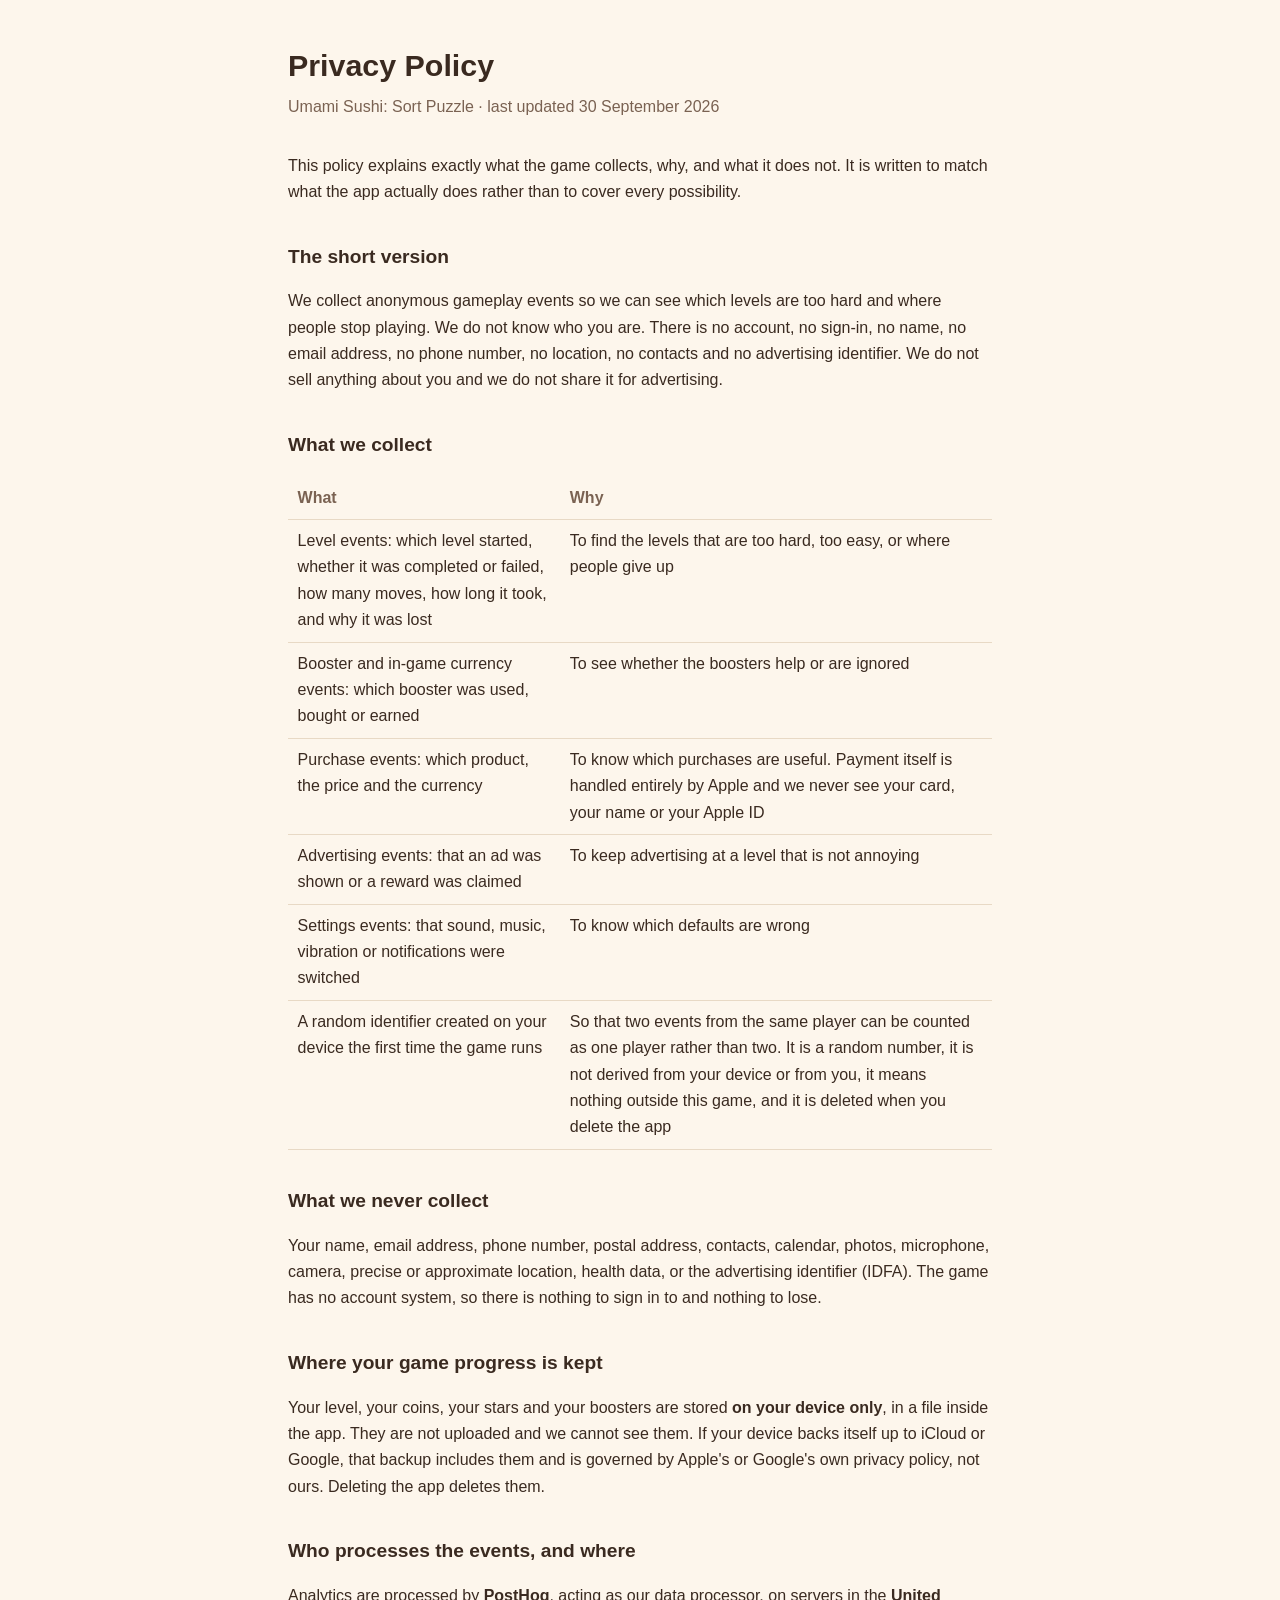
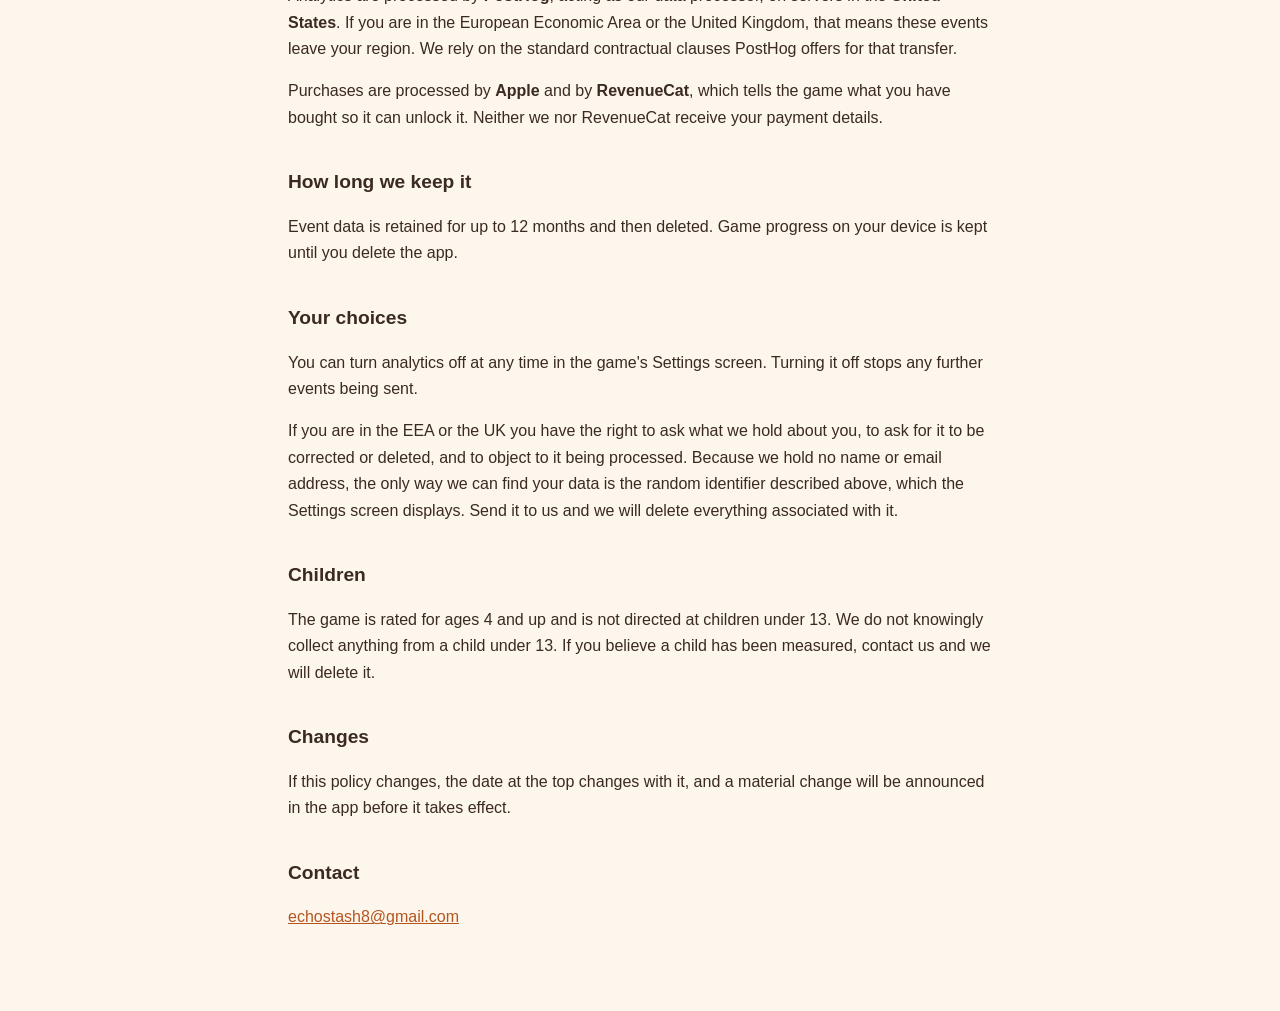
==== privacy.html @ c30fe720 "Legal pages and app-ads.txt for Umami Sort Served by GitHub Pages. index.html links the privacy poli" ====
<!DOCTYPE html>
<html lang="en">
<head>
<meta charset="utf-8">
<meta name="viewport" content="width=device-width, initial-scale=1">
<title>Privacy Policy — Umami Sushi: Sort Puzzle</title>
<style>
  :root { --ink:#3a2a20; --soft:#7a6252; --bg:#fdf6ec; --rule:#e8d9c5; }
  html { -webkit-text-size-adjust: 100%; }
  body { margin:0; background:var(--bg); color:var(--ink);
         font:16px/1.65 -apple-system,BlinkMacSystemFont,"Segoe UI",Roboto,Helvetica,Arial,sans-serif; }
  main { max-width:44rem; margin:0 auto; padding:2.5rem 1.25rem 4rem; }
  h1 { font-size:1.9rem; margin:0 0 .25rem; }
  h2 { font-size:1.2rem; margin:2.2rem 0 .6rem; }
  .updated { color:var(--soft); margin:0 0 2rem; }
  table { border-collapse:collapse; width:100%; margin:1rem 0; }
  th,td { text-align:left; padding:.5rem .6rem; border-bottom:1px solid var(--rule); vertical-align:top; }
  th { color:var(--soft); font-weight:600; }
  code { background:#f3e7d6; padding:.1rem .3rem; border-radius:3px; }
  a { color:#b4551f; }
  @media (prefers-color-scheme: dark) {
    :root { --ink:#f3e7d6; --soft:#b9a591; --bg:#241a14; --rule:#3d2e24; }
    code { background:#3d2e24; }
    a { color:#ffab70; }
  }
</style>
</head>
<body>
<main>

<h1>Privacy Policy</h1>
<p class="updated">Umami Sushi: Sort Puzzle · last updated 30 September 2026</p>

<p>This policy explains exactly what the game collects, why, and what it does not. It is
written to match what the app actually does rather than to cover every possibility.</p>

<h2>The short version</h2>
<p>We collect anonymous gameplay events so we can see which levels are too hard and where
people stop playing. We do not know who you are. There is no account, no sign-in, no name, no
email address, no phone number, no location, no contacts and no advertising identifier. We do
not sell anything about you and we do not share it for advertising.</p>

<h2>What we collect</h2>
<table>
  <tr><th>What</th><th>Why</th></tr>
  <tr><td>Level events: which level started, whether it was completed or failed, how many
      moves, how long it took, and why it was lost</td>
      <td>To find the levels that are too hard, too easy, or where people give up</td></tr>
  <tr><td>Booster and in-game currency events: which booster was used, bought or earned</td>
      <td>To see whether the boosters help or are ignored</td></tr>
  <tr><td>Purchase events: which product, the price and the currency</td>
      <td>To know which purchases are useful. Payment itself is handled entirely by Apple
      and we never see your card, your name or your Apple ID</td></tr>
  <tr><td>Advertising events: that an ad was shown or a reward was claimed</td>
      <td>To keep advertising at a level that is not annoying</td></tr>
  <tr><td>Settings events: that sound, music, vibration or notifications were switched</td>
      <td>To know which defaults are wrong</td></tr>
  <tr><td>A random identifier created on your device the first time the game runs</td>
      <td>So that two events from the same player can be counted as one player rather than
      two. It is a random number, it is not derived from your device or from you, it means
      nothing outside this game, and it is deleted when you delete the app</td></tr>
</table>

<h2>What we never collect</h2>
<p>Your name, email address, phone number, postal address, contacts, calendar, photos,
microphone, camera, precise or approximate location, health data, or the advertising
identifier (IDFA). The game has no account system, so there is nothing to sign in to and
nothing to lose.</p>

<h2>Where your game progress is kept</h2>
<p>Your level, your coins, your stars and your boosters are stored <strong>on your device
only</strong>, in a file inside the app. They are not uploaded and we cannot see them. If your
device backs itself up to iCloud or Google, that backup includes them and is governed by
Apple's or Google's own privacy policy, not ours. Deleting the app deletes them.</p>

<h2>Who processes the events, and where</h2>
<p>Analytics are processed by <strong>PostHog</strong>, acting as our data processor, on
servers in the <strong>United States</strong>. If you are in the European Economic Area or the
United Kingdom, that means these events leave your region. We rely on the standard contractual
clauses PostHog offers for that transfer.</p>
<p>Purchases are processed by <strong>Apple</strong> and by <strong>RevenueCat</strong>, which
tells the game what you have bought so it can unlock it. Neither we nor RevenueCat receive
your payment details.</p>

<h2>How long we keep it</h2>
<p>Event data is retained for up to 12 months and then deleted. Game progress on your device is
kept until you delete the app.</p>

<h2>Your choices</h2>
<p>You can turn analytics off at any time in the game's Settings screen. Turning it off stops
any further events being sent.</p>
<p>If you are in the EEA or the UK you have the right to ask what we hold about you, to ask for
it to be corrected or deleted, and to object to it being processed. Because we hold no name or
email address, the only way we can find your data is the random identifier described above,
which the Settings screen displays. Send it to us and we will delete everything associated with
it.</p>

<h2>Children</h2>
<p>The game is rated for ages 4 and up and is not directed at children under 13. We do not
knowingly collect anything from a child under 13. If you believe a child has been measured,
contact us and we will delete it.</p>

<h2>Changes</h2>
<p>If this policy changes, the date at the top changes with it, and a material change will be
announced in the app before it takes effect.</p>

<h2>Contact</h2>
<p><a href="mailto:echostash8@gmail.com">echostash8@gmail.com</a></p>

</main>
</body>
</html>
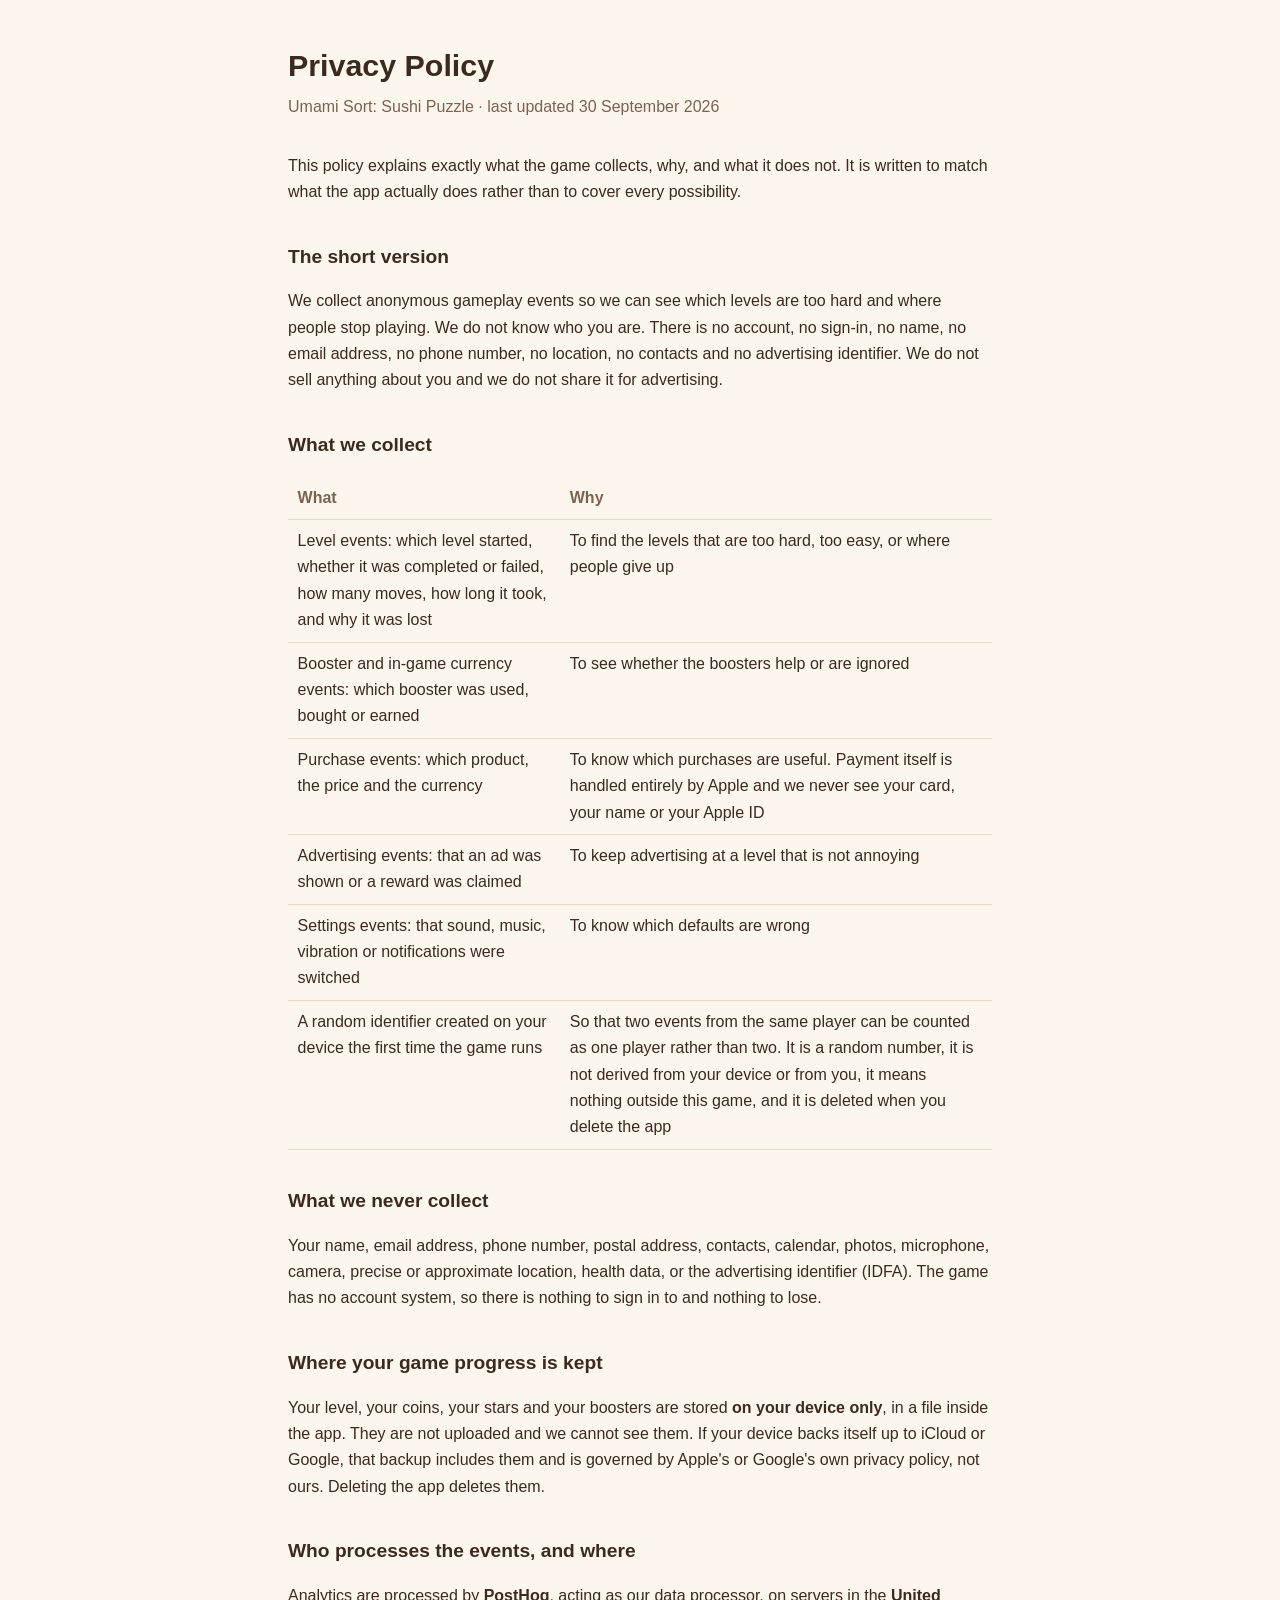
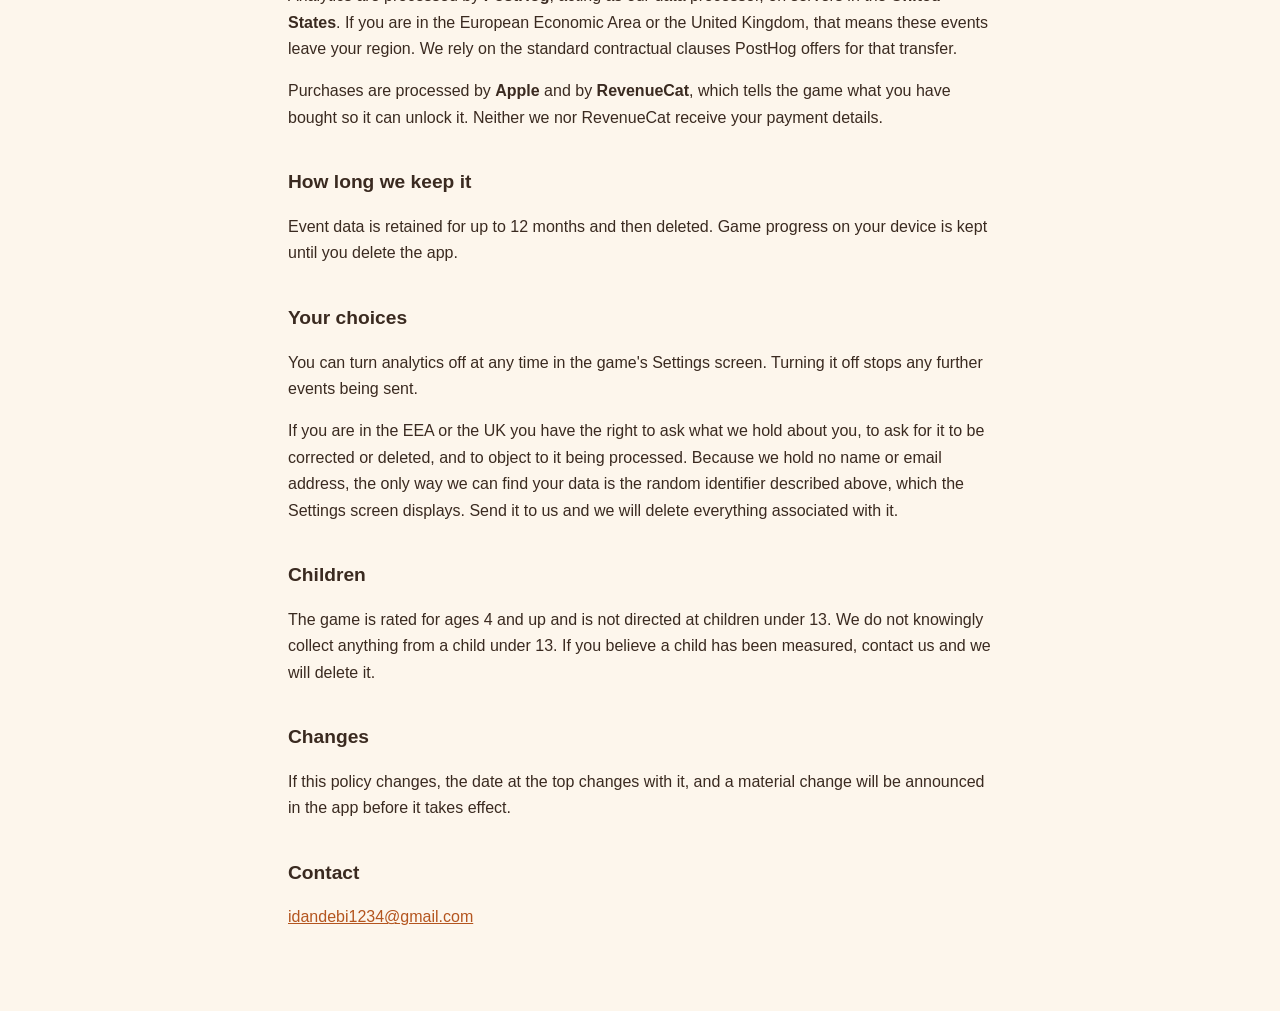
==== commit acbace4c: "All eight images, the right support address and the right app name Three things were wrong and the f" ====
--- a/privacy.html
+++ b/privacy.html
@@ -3,7 +3,7 @@
 <head>
 <meta charset="utf-8">
 <meta name="viewport" content="width=device-width, initial-scale=1">
-<title>Privacy Policy — Umami Sushi: Sort Puzzle</title>
+<title>Privacy Policy — Umami Sort: Sushi Puzzle</title>
 <style>
   :root { --ink:#3a2a20; --soft:#7a6252; --bg:#fdf6ec; --rule:#e8d9c5; }
   html { -webkit-text-size-adjust: 100%; }
@@ -29,7 +29,7 @@
 <main>
 
 <h1>Privacy Policy</h1>
-<p class="updated">Umami Sushi: Sort Puzzle · last updated 30 September 2026</p>
+<p class="updated">Umami Sort: Sushi Puzzle · last updated 30 September 2026</p>
 
 <p>This policy explains exactly what the game collects, why, and what it does not. It is
 written to match what the app actually does rather than to cover every possibility.</p>
@@ -105,7 +105,7 @@
 announced in the app before it takes effect.</p>
 
 <h2>Contact</h2>
-<p><a href="mailto:echostash8@gmail.com">echostash8@gmail.com</a></p>
+<p><a href="mailto:idandebi1234@gmail.com">idandebi1234@gmail.com</a></p>
 
 </main>
 </body>
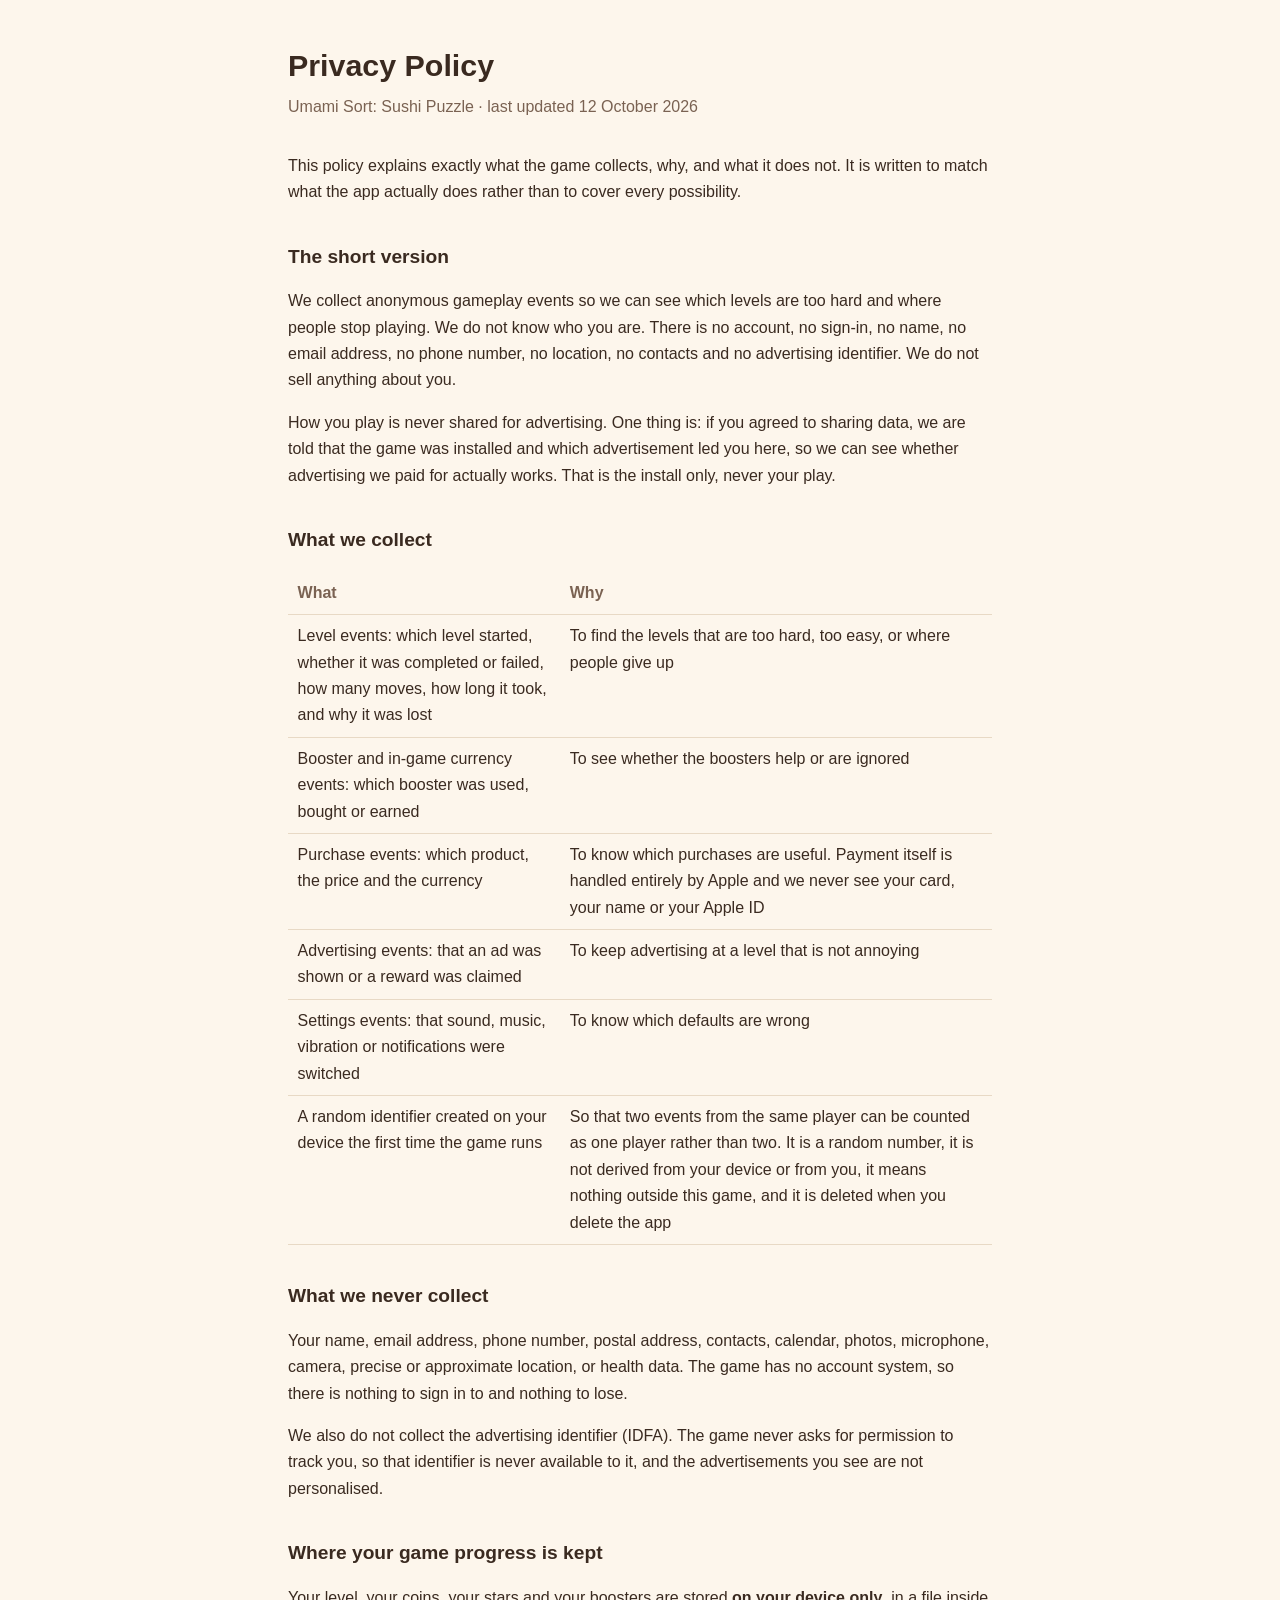
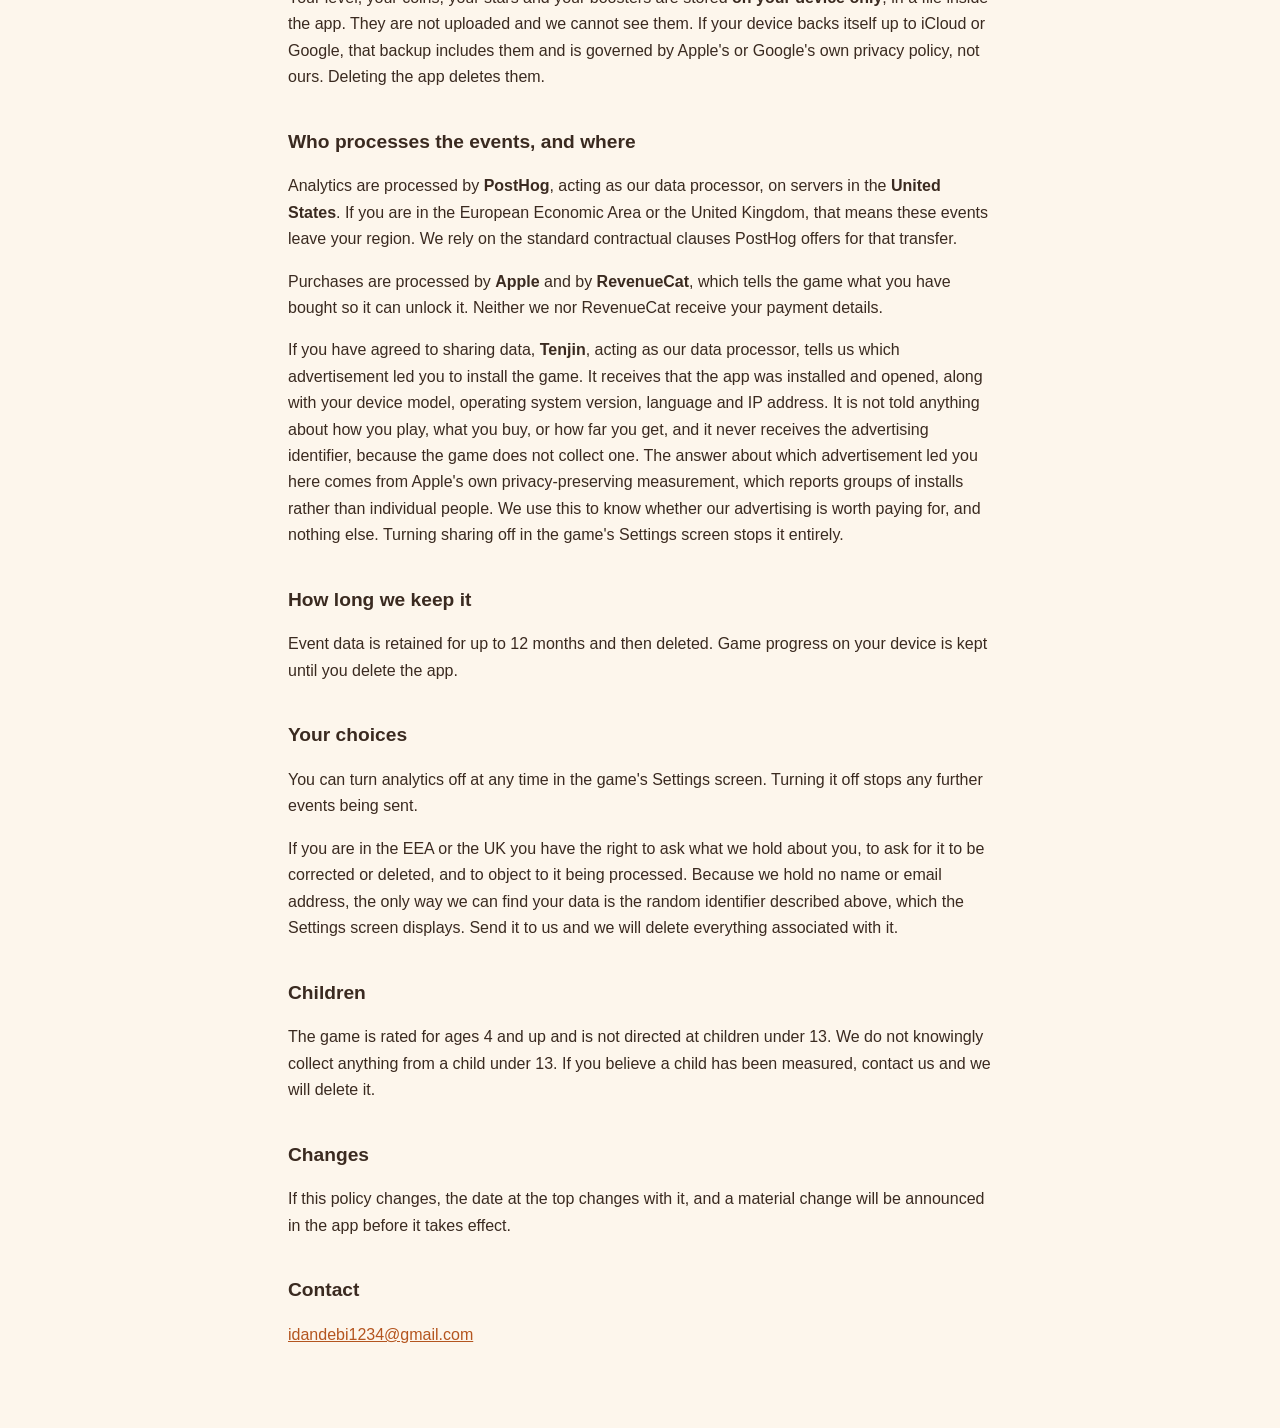
==== commit 7052a3b8: "Privacy policy: name Tenjin, and stop claiming we never share for advertising Copied from marketing/" ====
--- a/privacy.html
+++ b/privacy.html
@@ -29,7 +29,7 @@
 <main>
 
 <h1>Privacy Policy</h1>
-<p class="updated">Umami Sort: Sushi Puzzle · last updated 30 September 2026</p>
+<p class="updated">Umami Sort: Sushi Puzzle · last updated 12 October 2026</p>
 
 <p>This policy explains exactly what the game collects, why, and what it does not. It is
 written to match what the app actually does rather than to cover every possibility.</p>
@@ -38,7 +38,11 @@
 <p>We collect anonymous gameplay events so we can see which levels are too hard and where
 people stop playing. We do not know who you are. There is no account, no sign-in, no name, no
 email address, no phone number, no location, no contacts and no advertising identifier. We do
-not sell anything about you and we do not share it for advertising.</p>
+not sell anything about you.</p>
+
+<p>How you play is never shared for advertising. One thing is: if you agreed to sharing data,
+we are told that the game was installed and which advertisement led you here, so we can see
+whether advertising we paid for actually works. That is the install only, never your play.</p>
 
 <h2>What we collect</h2>
 <table>
@@ -63,9 +67,12 @@
 
 <h2>What we never collect</h2>
 <p>Your name, email address, phone number, postal address, contacts, calendar, photos,
-microphone, camera, precise or approximate location, health data, or the advertising
-identifier (IDFA). The game has no account system, so there is nothing to sign in to and
-nothing to lose.</p>
+microphone, camera, precise or approximate location, or health data. The game has no account
+system, so there is nothing to sign in to and nothing to lose.</p>
+
+<p>We also do not collect the advertising identifier (IDFA). The game never asks for permission
+to track you, so that identifier is never available to it, and the advertisements you see are
+not personalised.</p>
 
 <h2>Where your game progress is kept</h2>
 <p>Your level, your coins, your stars and your boosters are stored <strong>on your device
@@ -81,6 +88,16 @@
 <p>Purchases are processed by <strong>Apple</strong> and by <strong>RevenueCat</strong>, which
 tells the game what you have bought so it can unlock it. Neither we nor RevenueCat receive
 your payment details.</p>
+
+<p>If you have agreed to sharing data, <strong>Tenjin</strong>, acting as our data processor,
+tells us which advertisement led you to install the game. It receives that the app was
+installed and opened, along with your device model, operating system version, language and IP
+address. It is not told anything about how you play, what you buy, or how far you get, and it
+never receives the advertising identifier, because the game does not collect one. The answer
+about which advertisement led you here comes from Apple's own privacy-preserving measurement,
+which reports groups of installs rather than individual people. We use this to know whether
+our advertising is worth paying for, and nothing else. Turning sharing off in the game's
+Settings screen stops it entirely.</p>
 
 <h2>How long we keep it</h2>
 <p>Event data is retained for up to 12 months and then deleted. Game progress on your device is
